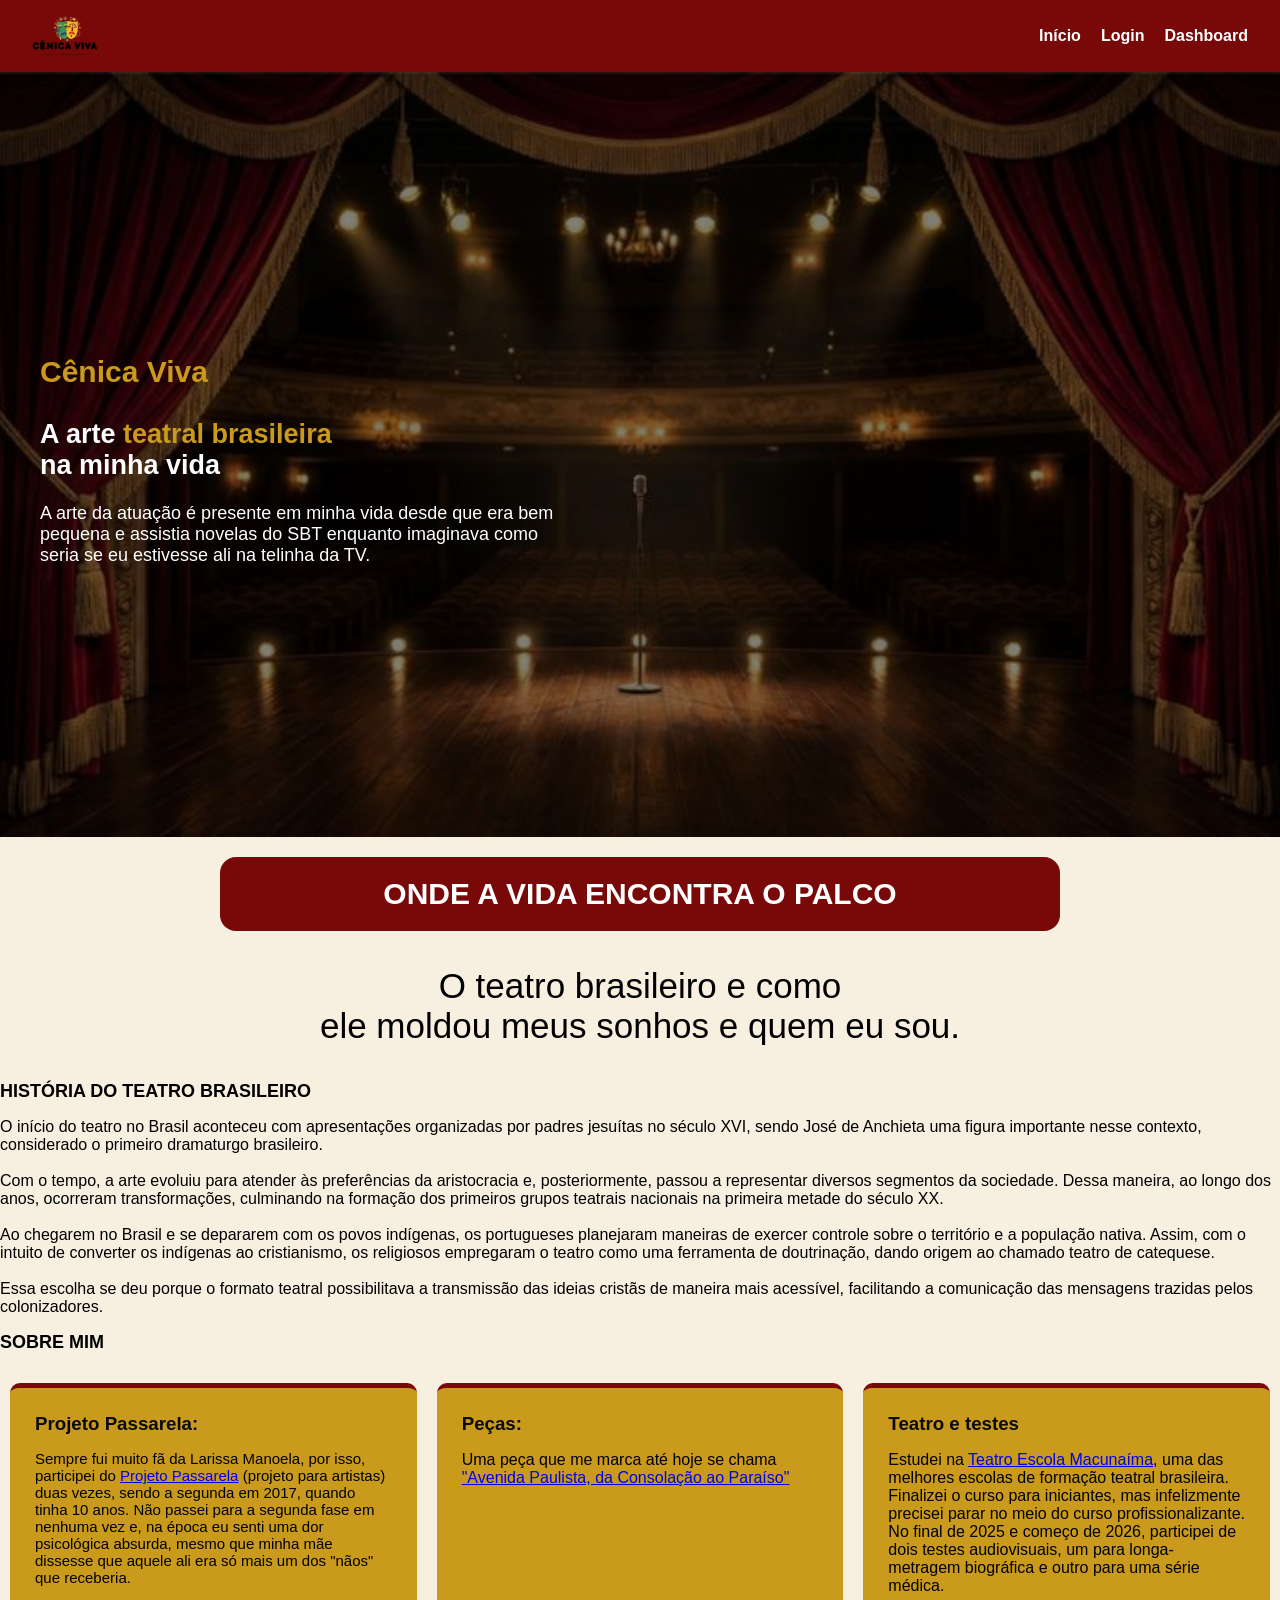
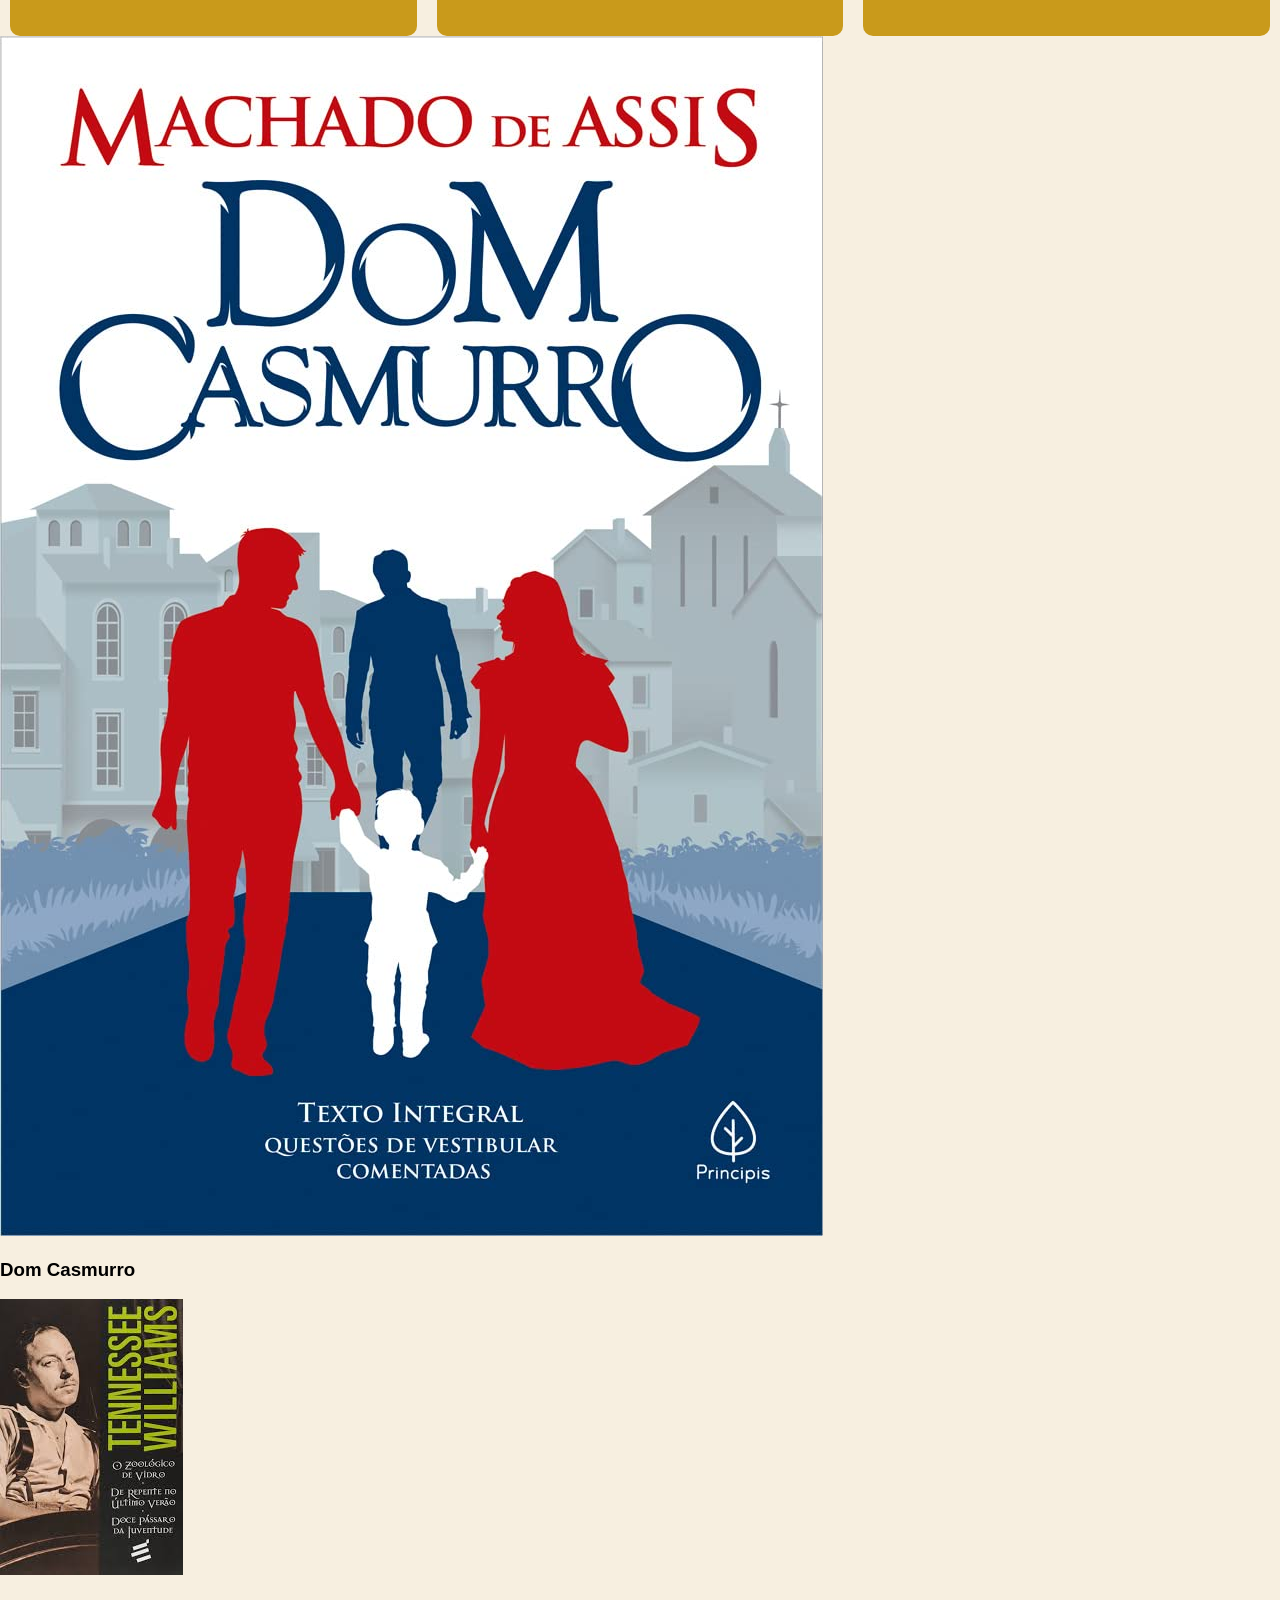
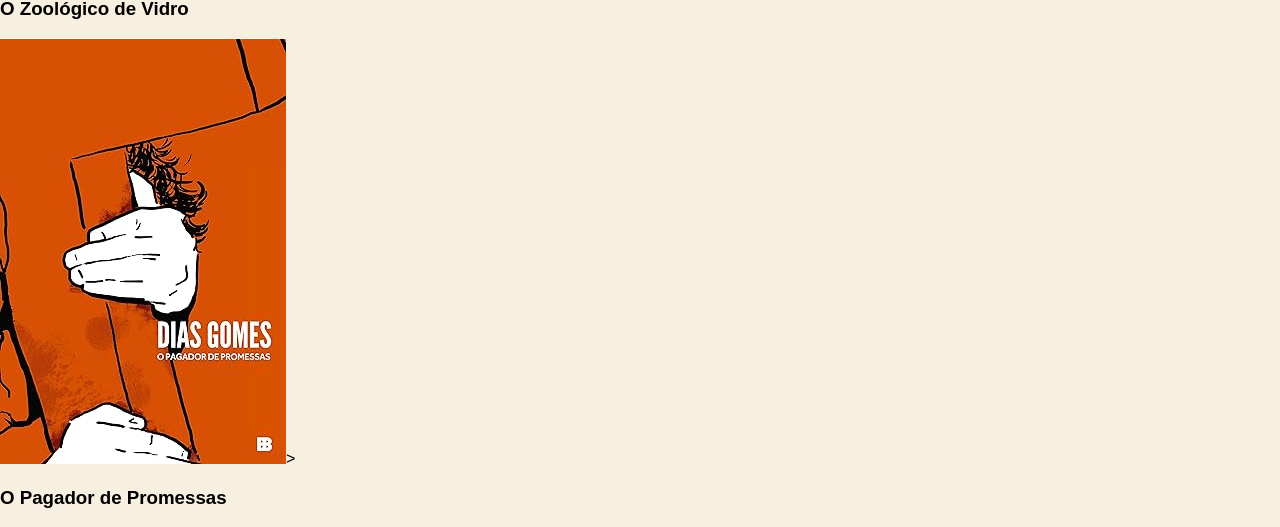
==== index.html @ 47d6bafa "Adiciona códigos HTML/CSS desenvolvidos até agora" ====
<!DOCTYPE html>
<html lang="pt-br">
<head>
    <meta charset="UTF-8">
    <meta name="viewport" content="width=device-width, initial-scale=1.0">
    <title>Home</title>
    <link rel="stylesheet" href="style.css">
</head>
<body>
    <nav class="navbar">
        <div class="container-navbar">
            <a href="index.html" class="logotipo">
                <img src="img/logoCenicaViva.png" alt="logotipo" style="height: 40px; width: auto;">
            </a>
            <ul class="menu-lista">
                <li class="menu-item"><a href="index.html" class="link-menu">Início</a></li>
                <li class="menu-item"><a href="login.html" class="link-menu">Login</a></li>
                <li class="menu-item"><a href="dashboard.html" class="link-menu">Dashboard</a></li>
            </ul>
        </div>
    </nav>

    <section class="hero">
        <div class="hero-container">
            <div class="informacao-texto">
                <p class="nome-identidade">Cênica Viva</p>
                <h1 class="manchete">A arte <span>teatral brasileira</span> <br> na minha vida</h1>
                <p class="paragrafo">A arte da atuação é presente em minha vida desde que era bem <br>
                    pequena e assistia novelas do SBT enquanto imaginava como <br>
                    seria se eu estivesse ali na telinha da TV.
                </p>
            </div>
        </div>
    </section>
<main class="area-principal">
    <section class="main">
        <div class="main-container">
            <div class="informacao-texto">
                <h1 class="manchete">ONDE A VIDA ENCONTRA O PALCO</h1>
                <p class="paragrafo">O teatro brasileiro e como<br>
                ele moldou meus sonhos e quem eu sou.</p>
            </div>
        </div>
    </section>
    <section class="historia">
        <h2 class="subtitulo-historia">HISTÓRIA DO TEATRO BRASILEIRO</h2>
        <p class="paragrafo">O início do teatro no Brasil aconteceu com apresentações organizadas por padres jesuítas no século XVI, sendo José de Anchieta uma figura importante nesse contexto, considerado o primeiro dramaturgo brasileiro. <br><br>
 
Com o tempo, a arte evoluiu para atender às preferências da aristocracia e, posteriormente, passou a representar diversos segmentos da sociedade. Dessa maneira, ao longo dos anos, ocorreram transformações, culminando na formação dos primeiros grupos teatrais nacionais na primeira metade do século XX. <br><br>

Ao chegarem no Brasil e se depararem com os povos indígenas, os portugueses planejaram maneiras de exercer controle sobre o território e a população nativa. Assim, com o intuito de converter os indígenas ao cristianismo, os religiosos empregaram o teatro como uma ferramenta de doutrinação, dando origem ao chamado teatro de catequese. <br><br>

Essa escolha se deu porque o formato teatral possibilitava a transmissão das ideias cristãs de maneira mais acessível, facilitando a comunicação das mensagens trazidas pelos colonizadores.</p>

<h2 class="subtitulo-historia">SOBRE MIM</h2>
            <div class="cards-historia">
                <div class="item-card">
                    <h3 class="titulo-card">Projeto Passarela:</h3>
                    <p class="texto-card">
                        Sempre fui muito fã da Larissa Manoela, por isso, participei do
                        <a href="https://www.instagram.com/projetopassarelaoficial?igsh=MTR3aHAxc3BlOHJwcg==">Projeto Passarela</a>
                        (projeto para artistas) duas vezes, sendo a segunda em 2017, quando tinha 10 anos. Não passei para a segunda
                        fase em nenhuma vez e, na época eu senti uma dor psicológica absurda, mesmo que minha mãe dissesse que aquele
                        ali era só mais um dos "nãos" que receberia.
                    </p>
                </div>
                <div class="item-card">
                    <h3 class="titulo-card">Peças:</h3>
                    <p class="texto-do-card">
                        Uma peça que me marca até hoje se chama
                        <a href="https://www.instagram.com/daconsolacaoaoparaiso/">"Avenida Paulista, da Consolação ao Paraíso"</a>
                    </p>
                </div>
                <div class="item-card">
                    <h3 class="titulo-card">Teatro e testes</h3>
                    <p class="texto-do-card">
                        Estudei na
                        <a href="https://macunaima.com.br/cursos/curso-teatro-infantil-aula-criancas-em-sp/?utm_source=google&utm_medium=cpc&utm_campaign=20327541260&utm_content=151201669416&utm_term=curso%20de%20ator%20mirim&utm_matchtype=b&gad_source=1&gad_campaignid=20327541260&gbraid=0AAAAAD_SbavGE2MuftIhrYgBsuKoNOfFf&gclid=CjwKCAjwtcHPBhADEiwAWo3sJpeaj0DeiolBLCbiwwI9J41BAmLIjazRtgEKQZkuvQ1wfszfpG5QsxoCql8QAvD_BwE">Teatro Escola Macunaíma</a>,
                        uma das melhores escolas de formação teatral brasileira. Finalizei
                        o curso para iniciantes, mas infelizmente precisei parar no meio do curso profissionalizante. No final
                        de 2025 e começo de 2026, participei de dois testes audiovisuais, um para longa-metragem biográfica e
                        outro para uma série médica.
                    </p>
                </div>
            </div>
        </section>
        <section class="recomendacao"></section>
        <div class="livros">
            <div class="livro-img">
            <img src="img/domcasmurro.jpg" alt="Dom Casmurro">
            <h3 class="livro-titulo">Dom Casmurro</h3>
            <img src="img/ozoologicodevidro.jpg" alt="O Zoológico de Vidro">
            <h3 class="livro-titulo">O Zoológico de Vidro</h3>
            <img src="img/opagadordepromessas.jpg" alt="O Pagador de Promessas">>
            <h3 class="livro-titulo">O Pagador de Promessas</h3>
            </div>
        </div>
</main>
</body>
</html>
---- style.css ----
body {
    margin: 0px;
    background-color: #f7efe0;
    font-family: Arial, sans-serif;
}

.navbar {
    background-color: #790909;
    color: white;
    padding: 1rem 2rem;
}

.container-navbar {
    display: flex;
    justify-content: space-between;
    align-items: center;
}

.menu-lista {
    display: flex;
    gap: 20px;
    margin: 0;
    padding: 0;
    list-style: none;
}

.link-menu {
    color: white;
    font-weight: bold;
    text-decoration: none;
    transition: color 0.3s;
}

.link-menu:hover {
    color: #c99a1b;
}

.logotipo img {
    height: 100%;
    max-height: 100px;
    width: auto;
    display: block;
}

.hero {
    background-image: linear-gradient(rgba(0, 0, 0, 0.5), rgba(0, 0, 0, 0.5)), url('img/palco.jpg');
    background-size: cover;
    background-position: center;
    min-height: 85vh;
    padding: 0px 40px;
    display: flex;
    align-items: center;
}

.nome-identidade {
    font-size: 30px;
    font-weight: bold;
    color: #c99a1b;
}

.hero .manchete{
  color: #ffffff;  
}

.hero .informacao-texto {
    color: #ffffff;
    font-size: 18px;
}

span {
    color: #c99a1b;
}

.hero-container, .main-container {
    width: 100%;
}

.main .paragrafo {
    font-size: 35px;
    text-align: center;
}

.main .manchete {
    font-size: 30px;
}

.main-container .manchete {
    background-color: #790909;
    border-radius: 16px;
    padding: 20px;
    width: 800px;
    margin: 20px auto;
    color: white;
    text-align: center;
    display: block;
}

.subtitulo-historia {
    font-size: 18px;
    text-align: left;
}

.cards-historia {
    display: flex;
    margin-top: 30px;
}

.item-card {
    background-color: #c99a1b;
    padding: 25px;
    border-radius: 10px;
    flex: 1;
    border-top: 5px solid #790909;
    margin: 0px 10px;
}

.titulo-card {
    color: #0a0a0a;
    margin: 0px 0px 15px 0px;
}

.texto-card {
    font-size: 15px;
    margin: 0px;
}
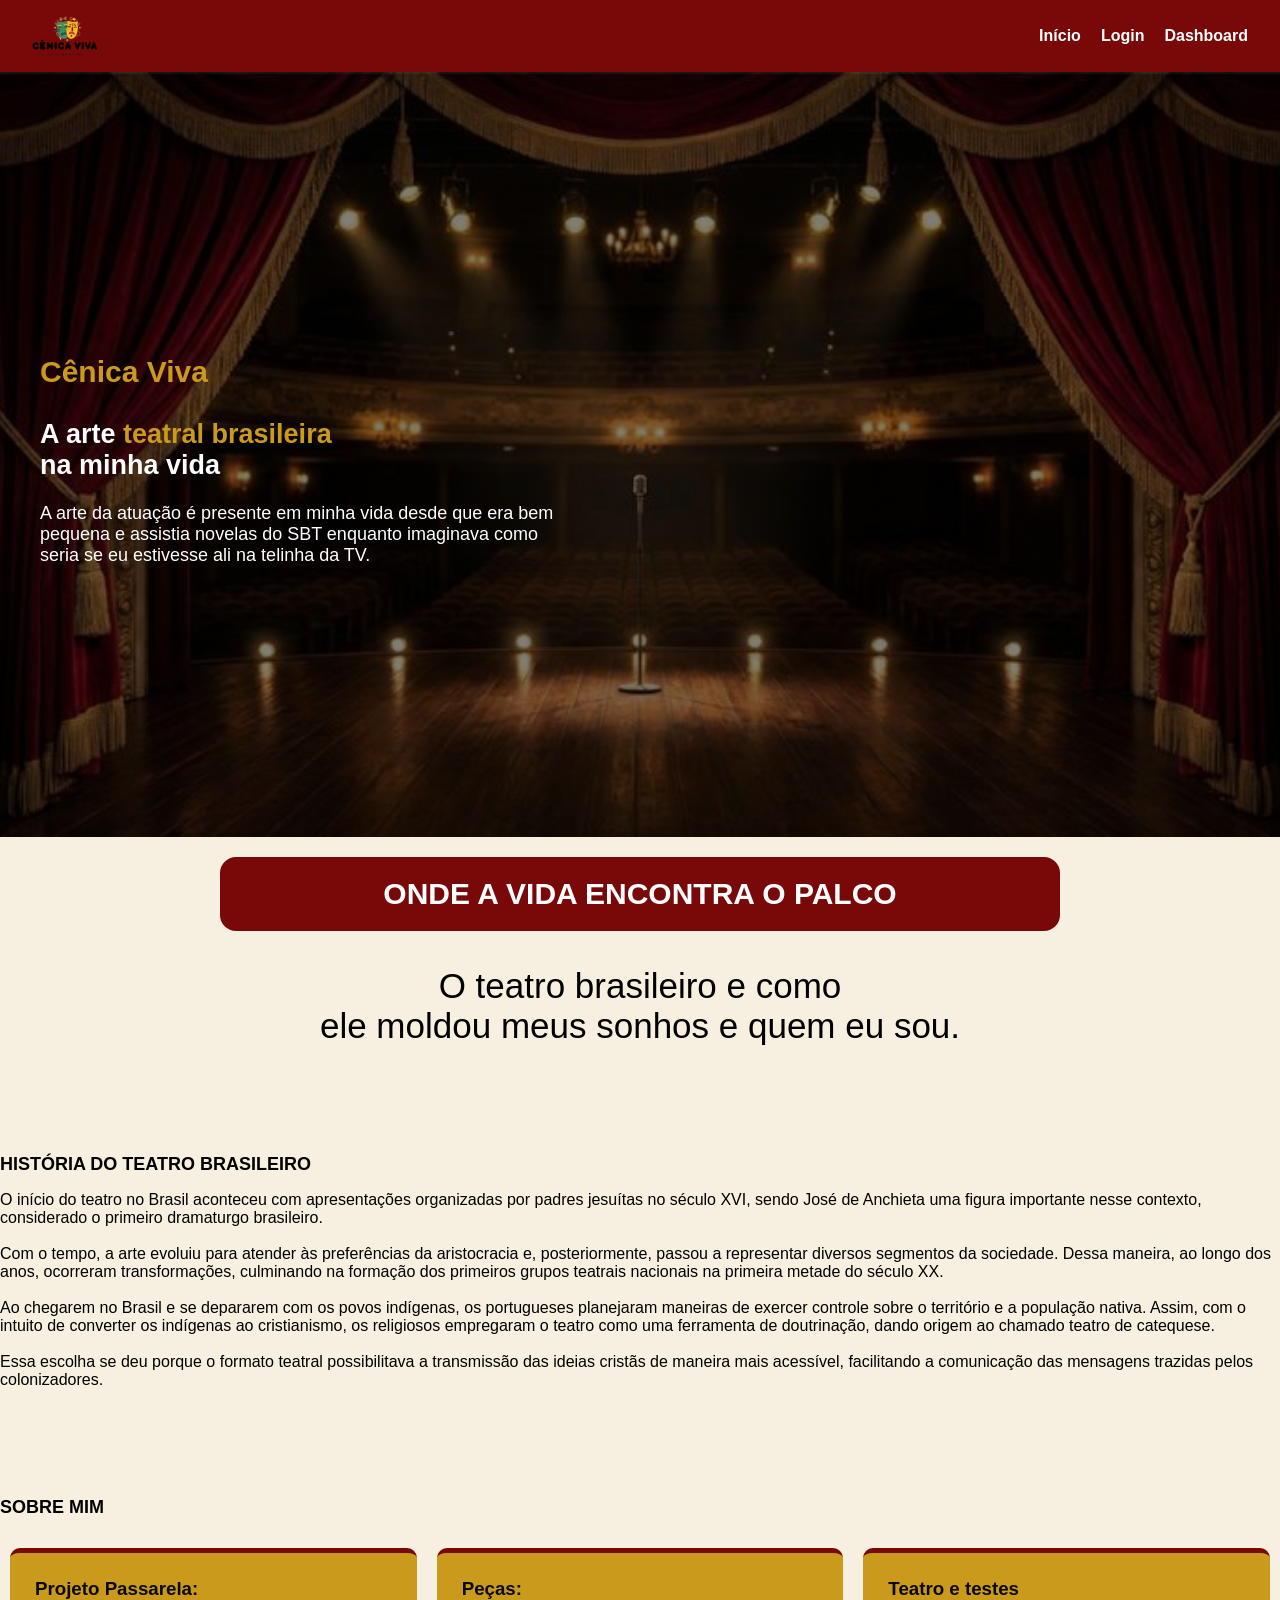
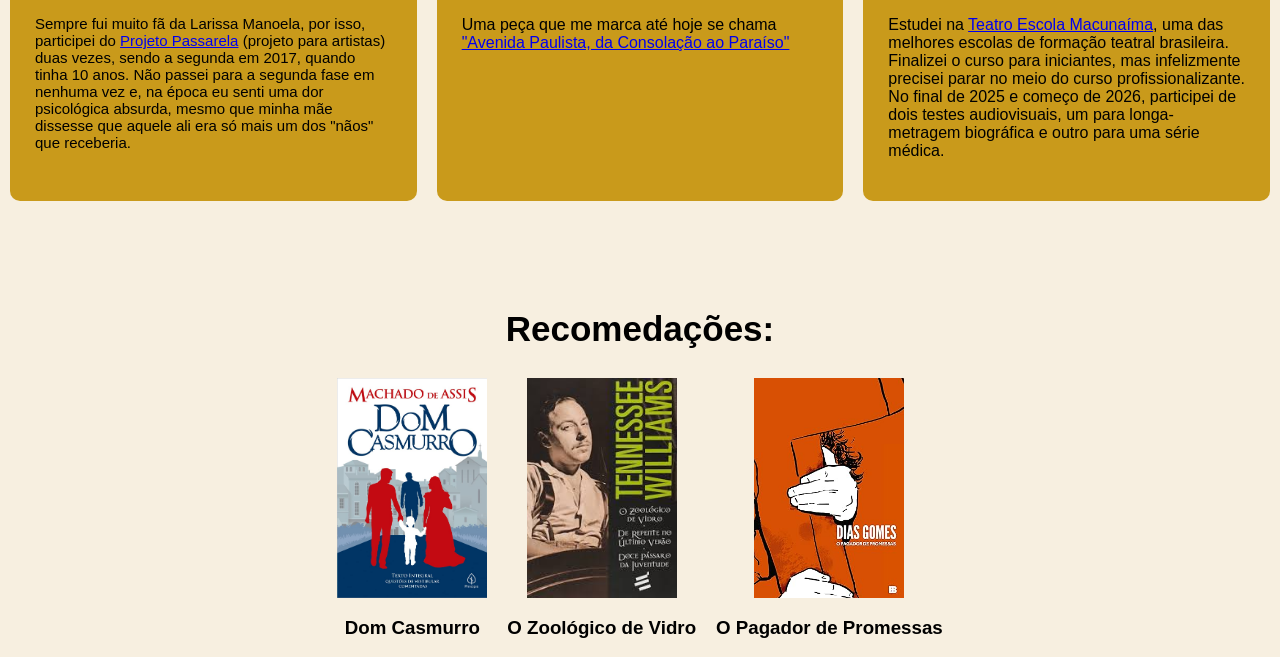
==== commit eeeb27a8: "Atualiza seção de recomendação Atualiza o código CSS e HTML da seção de recomendação de livros, alin" ====
--- a/index.html
+++ b/index.html
@@ -1,11 +1,13 @@
 <!DOCTYPE html>
 <html lang="pt-br">
+
 <head>
     <meta charset="UTF-8">
     <meta name="viewport" content="width=device-width, initial-scale=1.0">
     <title>Home</title>
     <link rel="stylesheet" href="style.css">
 </head>
+
 <body>
     <nav class="navbar">
         <div class="container-navbar">
@@ -32,35 +34,46 @@
             </div>
         </div>
     </section>
-<main class="area-principal">
-    <section class="main">
-        <div class="main-container">
-            <div class="informacao-texto">
-                <h1 class="manchete">ONDE A VIDA ENCONTRA O PALCO</h1>
-                <p class="paragrafo">O teatro brasileiro e como<br>
-                ele moldou meus sonhos e quem eu sou.</p>
+    <main class="area-principal">
+        <section class="main">
+            <div class="main-container">
+                <div class="informacao-texto">
+                    <h1 class="manchete">ONDE A VIDA ENCONTRA O PALCO</h1>
+                    <p class="paragrafo">O teatro brasileiro e como<br>
+                        ele moldou meus sonhos e quem eu sou.</p>
+                </div>
             </div>
-        </div>
-    </section>
-    <section class="historia">
-        <h2 class="subtitulo-historia">HISTÓRIA DO TEATRO BRASILEIRO</h2>
-        <p class="paragrafo">O início do teatro no Brasil aconteceu com apresentações organizadas por padres jesuítas no século XVI, sendo José de Anchieta uma figura importante nesse contexto, considerado o primeiro dramaturgo brasileiro. <br><br>
- 
-Com o tempo, a arte evoluiu para atender às preferências da aristocracia e, posteriormente, passou a representar diversos segmentos da sociedade. Dessa maneira, ao longo dos anos, ocorreram transformações, culminando na formação dos primeiros grupos teatrais nacionais na primeira metade do século XX. <br><br>
+        </section>
+        <section class="historia">
+            <h2 class="subtitulo-historia">HISTÓRIA DO TEATRO BRASILEIRO</h2>
+            <p class="paragrafo">O início do teatro no Brasil aconteceu com apresentações organizadas por padres
+                jesuítas no século XVI, sendo José de Anchieta uma figura importante nesse contexto, considerado o
+                primeiro dramaturgo brasileiro. <br><br>
 
-Ao chegarem no Brasil e se depararem com os povos indígenas, os portugueses planejaram maneiras de exercer controle sobre o território e a população nativa. Assim, com o intuito de converter os indígenas ao cristianismo, os religiosos empregaram o teatro como uma ferramenta de doutrinação, dando origem ao chamado teatro de catequese. <br><br>
+                Com o tempo, a arte evoluiu para atender às preferências da aristocracia e, posteriormente, passou a
+                representar diversos segmentos da sociedade. Dessa maneira, ao longo dos anos, ocorreram transformações,
+                culminando na formação dos primeiros grupos teatrais nacionais na primeira metade do século XX. <br><br>
 
-Essa escolha se deu porque o formato teatral possibilitava a transmissão das ideias cristãs de maneira mais acessível, facilitando a comunicação das mensagens trazidas pelos colonizadores.</p>
+                Ao chegarem no Brasil e se depararem com os povos indígenas, os portugueses planejaram maneiras de
+                exercer controle sobre o território e a população nativa. Assim, com o intuito de converter os indígenas
+                ao cristianismo, os religiosos empregaram o teatro como uma ferramenta de doutrinação, dando origem ao
+                chamado teatro de catequese. <br><br>
 
-<h2 class="subtitulo-historia">SOBRE MIM</h2>
+                Essa escolha se deu porque o formato teatral possibilitava a transmissão das ideias cristãs de maneira
+                mais acessível, facilitando a comunicação das mensagens trazidas pelos colonizadores.</p>
+
+            <h2 class="subtitulo-historia">SOBRE MIM</h2>
             <div class="cards-historia">
                 <div class="item-card">
                     <h3 class="titulo-card">Projeto Passarela:</h3>
                     <p class="texto-card">
                         Sempre fui muito fã da Larissa Manoela, por isso, participei do
-                        <a href="https://www.instagram.com/projetopassarelaoficial?igsh=MTR3aHAxc3BlOHJwcg==">Projeto Passarela</a>
-                        (projeto para artistas) duas vezes, sendo a segunda em 2017, quando tinha 10 anos. Não passei para a segunda
-                        fase em nenhuma vez e, na época eu senti uma dor psicológica absurda, mesmo que minha mãe dissesse que aquele
+                        <a href="https://www.instagram.com/projetopassarelaoficial?igsh=MTR3aHAxc3BlOHJwcg==">Projeto
+                            Passarela</a>
+                        (projeto para artistas) duas vezes, sendo a segunda em 2017, quando tinha 10 anos. Não passei
+                        para a segunda
+                        fase em nenhuma vez e, na época eu senti uma dor psicológica absurda, mesmo que minha mãe
+                        dissesse que aquele
                         ali era só mais um dos "nãos" que receberia.
                     </p>
                 </div>
@@ -68,33 +81,44 @@
                     <h3 class="titulo-card">Peças:</h3>
                     <p class="texto-do-card">
                         Uma peça que me marca até hoje se chama
-                        <a href="https://www.instagram.com/daconsolacaoaoparaiso/">"Avenida Paulista, da Consolação ao Paraíso"</a>
+                        <a href="https://www.instagram.com/daconsolacaoaoparaiso/">"Avenida Paulista, da Consolação ao
+                            Paraíso"</a>
                     </p>
                 </div>
                 <div class="item-card">
                     <h3 class="titulo-card">Teatro e testes</h3>
                     <p class="texto-do-card">
                         Estudei na
-                        <a href="https://macunaima.com.br/cursos/curso-teatro-infantil-aula-criancas-em-sp/?utm_source=google&utm_medium=cpc&utm_campaign=20327541260&utm_content=151201669416&utm_term=curso%20de%20ator%20mirim&utm_matchtype=b&gad_source=1&gad_campaignid=20327541260&gbraid=0AAAAAD_SbavGE2MuftIhrYgBsuKoNOfFf&gclid=CjwKCAjwtcHPBhADEiwAWo3sJpeaj0DeiolBLCbiwwI9J41BAmLIjazRtgEKQZkuvQ1wfszfpG5QsxoCql8QAvD_BwE">Teatro Escola Macunaíma</a>,
+                        <a
+                            href="https://macunaima.com.br/cursos/curso-teatro-infantil-aula-criancas-em-sp/?utm_source=google&utm_medium=cpc&utm_campaign=20327541260&utm_content=151201669416&utm_term=curso%20de%20ator%20mirim&utm_matchtype=b&gad_source=1&gad_campaignid=20327541260&gbraid=0AAAAAD_SbavGE2MuftIhrYgBsuKoNOfFf&gclid=CjwKCAjwtcHPBhADEiwAWo3sJpeaj0DeiolBLCbiwwI9J41BAmLIjazRtgEKQZkuvQ1wfszfpG5QsxoCql8QAvD_BwE">Teatro
+                            Escola Macunaíma</a>,
                         uma das melhores escolas de formação teatral brasileira. Finalizei
-                        o curso para iniciantes, mas infelizmente precisei parar no meio do curso profissionalizante. No final
-                        de 2025 e começo de 2026, participei de dois testes audiovisuais, um para longa-metragem biográfica e
+                        o curso para iniciantes, mas infelizmente precisei parar no meio do curso profissionalizante. No
+                        final
+                        de 2025 e começo de 2026, participei de dois testes audiovisuais, um para longa-metragem
+                        biográfica e
                         outro para uma série médica.
                     </p>
                 </div>
             </div>
         </section>
         <section class="recomendacao"></section>
+        <h2><b>Recomedações:</b></h2>
         <div class="livros">
             <div class="livro-img">
-            <img src="img/domcasmurro.jpg" alt="Dom Casmurro">
-            <h3 class="livro-titulo">Dom Casmurro</h3>
-            <img src="img/ozoologicodevidro.jpg" alt="O Zoológico de Vidro">
-            <h3 class="livro-titulo">O Zoológico de Vidro</h3>
-            <img src="img/opagadordepromessas.jpg" alt="O Pagador de Promessas">>
-            <h3 class="livro-titulo">O Pagador de Promessas</h3>
+                <img src="img/domcasmurro.jpg" alt="Dom Casmurro">
+                <h3 class="livro-titulo">Dom Casmurro</h3>
+            </div>
+            <div class="livro-img">
+                <img src="img/ozoologicodevidro.jpg" alt="O Zoológico de Vidro">
+                <h3 class="livro-titulo">O Zoológico de Vidro</h3>
+            </div>
+            <div class="livro-img">
+                <img src="img/opagadordepromessas.jpg" alt="O Pagador de Promessas">
+                <h3 class="livro-titulo">O Pagador de Promessas</h3>
             </div>
         </div>
-</main>
+    </main>
 </body>
+
 </html>
--- a/style.css
+++ b/style.css
@@ -122,4 +122,28 @@
 .texto-card {
     font-size: 15px;
     margin: 0px;
+}
+ h2 {
+    font-size: 35px;
+    text-align: center;
+    margin-top: 12vh;
+ }
+
+.livros {
+  display: flex;
+  gap: 20px;
+  justify-content: center;
+}
+
+.livro-img {
+  display: flex;
+  flex-direction: column;
+  align-items: center;
+  
+}
+
+.livro-img img {
+  width: 150px;
+  height: 220px;
+  object-fit: cover;
 }
